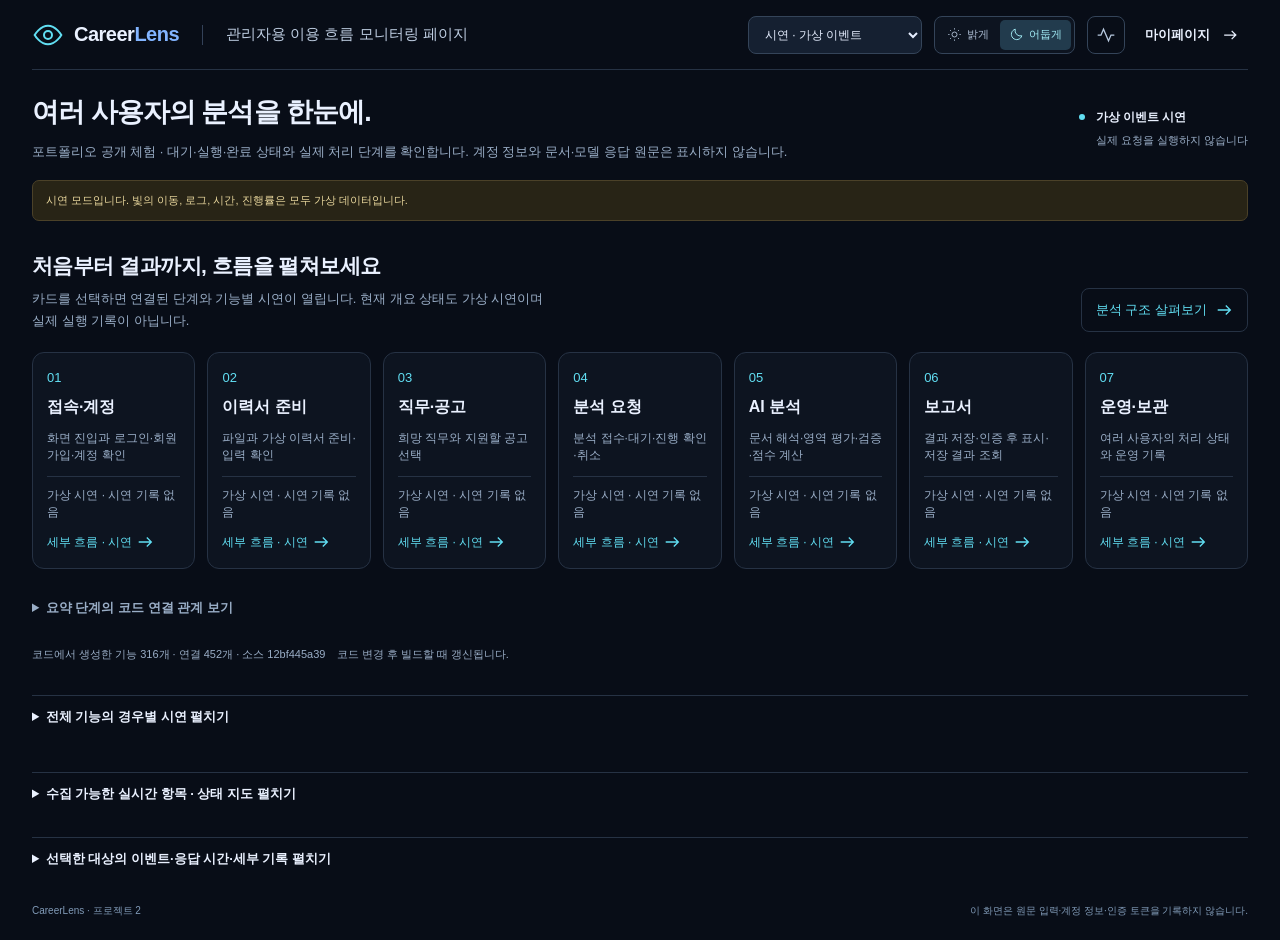
==== frontend/tests/fixtures/flow-explorer.html @ ced7c987 "feat: explore source-derived activity flows with contextual demos" ====
<!doctype html>
<html lang="ko">
<head>
  <meta charset="utf-8">
  <meta name="viewport" content="width=device-width, initial-scale=1">
  <title>이용 흐름 독립 검수 화면</title>
  <link rel="stylesheet" href="../../src/shared/styles/activity-flow.css">
</head>
<body>
  <div id="flow-review"></div>
  <script type="module">
    import { mountFlowViewer } from '../../src/features/activity-flow/viewer.js';
    // This local review entry uses fictional playback only. No server request
    // callback, user session, analysis request, or external model is supplied.
    const dispose = mountFlowViewer(document.querySelector('#flow-review'), { central: false, paired: false });
    window.addEventListener('pagehide', dispose, { once: true });
  </script>
</body>
</html>
---- frontend/src/shared/styles/activity-flow.css ----
.flow-mode { color-scheme: dark; margin: 0; background: #080d17; color: #eaf1ff; }
.flow-mode .skip-link { display: none; }
.flow-shell {
  --flow-bg: #080d17; --flow-panel: #0d1420; --flow-border: #263244; --flow-muted: #9aaec7;
  --flow-cyan: #61def2; --flow-violet: #ad9bff; --flow-lime: #c1ed82; --flow-amber: #edc574;
  min-height: 100vh; padding: 0 32px 20px; max-width: 1800px; margin: 0 auto;
  font-family: 'Pretendard', 'Noto Sans KR', 'Malgun Gothic', sans-serif; font-size: 13px;
}
.flow-shell *, .flow-shell *::before, .flow-shell *::after { box-sizing: border-box; }
.flow-shell ::selection { background: #315774; color: #fff; }
.flow-shell ::-webkit-scrollbar { width: 6px; height: 6px; }
.flow-shell ::-webkit-scrollbar-thumb { background: #3c526b; border-radius: 5px; }
.flow-shell :focus-visible { outline: 2px solid var(--flow-cyan); outline-offset: 4px; }
.flow-shell button, .flow-shell select { font: inherit; }
.flow-shell button { cursor: pointer; }
.flow-shell button:disabled { cursor: default; opacity: .5; }
.flow-shell a { color: inherit; text-decoration: none; }
.flow-shell p, .flow-shell h1, .flow-shell h2, .flow-shell h3 { margin: 0; }
.flow-header { min-height: 70px; display: flex; flex-wrap: wrap; gap: 16px 23px; align-items: center; padding-block: 14px; border-bottom: 1px solid var(--flow-border); }
.flow-brand { display: inline-flex; align-items: center; gap: 10px; font-size: 20px; font-weight: 700; letter-spacing: -.025em; }
.flow-brand > svg { width: 32px; height: 32px; color: var(--flow-cyan); }
.flow-brand > span > span { color: #82b4ff; }
.flow-header-divider { width: 1px; height: 20px; background: #334158; }
.flow-header h1 { font-size: 15px; font-weight: 500; color: #bfcee2; max-width: 100%; overflow-wrap: anywhere; }
.flow-toolbar { margin-left: auto; display: flex; flex-wrap: wrap; align-items: center; gap: 12px; }
.flow-theme-switch { display: flex; flex-shrink: 0; gap: 2px; padding: 3px; border: 1px solid #344459; border-radius: 8px; background: #0d1420; }
.flow-theme-switch button { display: inline-flex; align-items: center; justify-content: center; gap: 5px; min-height: 30px; padding: 6px 9px; border: 0; border-radius: 5px; background: transparent; color: #aebfd5; font-size: 11px; white-space: nowrap; }
.flow-theme-switch button:hover { color: #eaf1ff; background: #192c3f; }
.flow-theme-switch button[aria-pressed=true] { background: #223b4d; color: #a3edf7; }
.flow-theme-switch svg { width: 15px; height: 15px; }
.flow-select-label { font-size: 0; }
.flow-select-label select { color: #e6eeff; background: #152031; border: 1px solid #344459; border-radius: 8px; padding: 10px 30px 10px 12px; font-size: 12px; }
.flow-icon-button { display: grid; place-items: center; width: 38px; height: 38px; background: transparent; border: 1px solid #344459; border-radius: 8px; color: #b7c9df; }
.flow-icon-button[aria-pressed=true] { color: var(--flow-cyan); background: #183548; }
.flow-icon-button svg, .flow-app-link svg { width: 20px; height: 20px; }
.flow-app-link { display: flex; gap: 10px; align-items: center; font-weight: 600; padding: 8px; }
.flow-app-link:hover { color: var(--flow-cyan); }
.flow-intro { display: flex; align-items: center; justify-content: space-between; gap: 25px; padding: 23px 0 17px; }
.flow-intro h2 { font-size: clamp(21px, 2.1vw, 31px); font-weight: 600; letter-spacing: -.035em; line-height: 1.45; }
.flow-intro p { color: var(--flow-muted); margin-top: 9px; line-height: 1.7; }
.flow-connection { display: grid; grid-template-columns: 8px auto; gap: 7px 9px; flex-shrink: 0; font-size: 12px; }
.flow-connection > span:last-child { grid-column: 2; color: var(--flow-muted); font-size: 11px; }
.flow-status-dot { width: 6px; height: 6px; background: #6a7b91; border-radius: 50%; align-self: center; }
.flow-status-dot[data-connected=true] { background: var(--flow-cyan); }
.flow-mode-banner { padding: 10px 13px; background: #131e2b; color: #bccddd; border: 1px solid #2c4056; border-radius: 7px; font-size: 11px; line-height: 1.7; }
.flow-mode-banner[data-mode=demo] { background: #282416; color: #e9d79d; border-color: #4b4128; }
.flow-live-guide { display: grid; grid-template-columns: 1fr 1fr; gap: 12px 24px; padding: 18px 0 0; }
.flow-live-guide[hidden] { display: none; }
.flow-global-panel { margin-top: 18px; padding: 16px; border: 1px solid var(--flow-border); border-radius: 10px; background: var(--flow-panel); }
.flow-global-panel[hidden] { display: none; }
.flow-global-panel > header { display: flex; align-items: start; justify-content: space-between; gap: 16px; }
.flow-global-panel h2 { font-size: 15px; }
.flow-global-panel header p, [data-flow-global-health] { margin-top: 6px; color: var(--flow-muted); font-size: 11px; line-height: 1.7; }
.flow-global-panel .flow-panel-note { margin: 10px 0; }
.flow-global-feed { max-height: 220px; overflow: auto; overscroll-behavior: contain; }
.flow-global-row { display: grid; grid-template-columns: 70px 110px minmax(100px, 1fr) minmax(90px, 1fr) 90px; width: 100%; min-width: 550px; padding: 9px 5px; gap: 12px; border: 0; border-bottom: 1px solid var(--flow-border); background: transparent; color: inherit; text-align: left; font-size: 11px !important; }
.flow-global-row:hover { background: color-mix(in srgb, var(--flow-cyan) 8%, transparent); }
.flow-global-row time, .flow-global-row > span:last-child { color: var(--flow-muted); }
.flow-source-pages { display: flex; flex-wrap: wrap; align-items: center; gap: 10px; margin-top: 12px; color: var(--flow-muted); font-size: 11px; }
.flow-source-pages button { padding: 7px 10px; border: 1px solid var(--flow-border); border-radius: 6px; color: inherit; background: transparent; }
.flow-live-guide strong { font-size: 12px; font-weight: 600; }
.flow-live-guide p { color: var(--flow-muted); font-size: 11px; line-height: 1.7; margin-top: 5px; }
.flow-live-guide .flow-live-guide-note { grid-column: 1 / -1; margin: 0; }
.flow-detail-members { list-style: none; margin: 10px 0 0; padding: 0; }
.flow-detail-members li { display: grid; gap: 4px; padding: 8px 0; border-bottom: 1px solid var(--flow-border); }
.flow-detail-members strong { font-size: 11px; font-weight: 500; }
.flow-detail-members span { color: var(--flow-muted); font-size: 10px; }
.flow-detail-panel h4 { margin: 16px 0 8px; font-size: 12px; font-weight: 600; }
.flow-detail-timing { margin-top: 16px; border-top: 1px solid var(--flow-border); }
.flow-detail-timing > strong { font-size: 18px; font-variant-numeric: tabular-nums; }
.flow-detail-timing p { color: var(--flow-muted); font-size: 11px; line-height: 1.7; margin-top: 8px; }
.flow-simulator { padding: 22px 0 0; }
.flow-simulator[hidden] { display: none; }
.flow-simulator-heading { display: flex; align-items: center; justify-content: space-between; gap: 16px; }
.flow-simulator-heading h2 { font-size: 16px; font-weight: 600; }
.flow-simulator-heading p { color: var(--flow-muted); margin-top: 6px; font-size: 11px; line-height: 1.7; }
.flow-demo-all { display: inline-flex; align-items: center; gap: 6px; flex-shrink: 0; padding: 10px 12px; border: 1px solid #344459; border-radius: 7px; background: transparent; color: #d5e5fa; font-size: 11px !important; }
.flow-demo-all svg { width: 14px; height: 14px; }
.flow-demo-all:hover, .flow-demo-all[aria-pressed=true] { border-color: var(--flow-cyan); color: var(--flow-cyan); }
.flow-case-tools { display: flex; gap: 18px; align-items: center; margin-top: 16px; }
.flow-case-groups { display: flex; gap: 5px; flex-wrap: wrap; }
.flow-case-groups button { display: inline-flex; align-items: center; gap: 7px; min-height: 36px; color: #afc5dd; background: transparent; border: 1px solid transparent; border-radius: 6px; padding: 7px 10px; font-size: 12px; }
.flow-case-groups button > span { font-size: 10px; color: #9eb5d0; font-variant-numeric: tabular-nums; }
.flow-case-groups button:hover { background: #192c3f; }
.flow-case-groups button[aria-pressed=true] { background: #193544; border-color: #447788; color: #a3edf7; }
.flow-shell input.flow-case-search { margin-left: auto; width: 240px; min-width: 180px; flex-shrink: 0; padding: 10px 12px; border: 1px solid #34485f; border-radius: 7px; background: #101c2d; color: #e0edfc; font: inherit; font-size: 12px; caret-color: var(--flow-cyan); }
.flow-shell input.flow-case-search::placeholder { color: #9db2cb; opacity: 1; }
.flow-case-results { display: flex; justify-content: space-between; gap: 12px; margin: 14px 0 9px; font-size: 11px; line-height: 1.5; color: #a3b9d1; }
.flow-case-results > span:first-child { color: #d3e4f8; }
.flow-action-list { display: grid; grid-template-columns: repeat(3, minmax(0, 1fr)); max-height: 218px; overflow-y: auto; overscroll-behavior-y: contain; gap: 7px; padding: 4px; margin: -4px; scrollbar-width: thin; scrollbar-color: #3c526b transparent; }
.flow-action { display: flex; align-items: center; gap: 10px; min-height: 66px; padding: 12px; text-align: left; border: 1px solid #344459; border-radius: 8px; background: #131f30; color: #e0edfc; transition: background .18s ease, border-color .18s ease; }
.flow-action > span:first-child { min-width: 0; }
.flow-action strong { display: block; font-size: 12px; line-height: 1.5; font-weight: 600; }
.flow-action small { display: block; font-size: 10px; line-height: 1.6; color: #a0b5ce; margin-top: 3px; }
.flow-outcome { margin-left: auto; flex-shrink: 0; font-size: 10px; color: #c4ddad; }
.flow-outcome[data-outcome=failure] { color: #ffb0bd; }
.flow-outcome[data-outcome=blocked], .flow-outcome[data-outcome=cancelled], .flow-outcome[data-outcome=partial], .flow-outcome[data-outcome=empty], .flow-outcome[data-outcome=waiting] { color: #edd199; }
.flow-action:hover { background: #1b3044; border-color: #7194b1; }
.flow-action[aria-pressed=true] { background: #173444; border-color: var(--flow-cyan); }
.flow-action[aria-pressed=true] strong, .flow-action[aria-pressed=true] > svg { color: #9beaf6; }
.flow-case-brief { padding-top: 15px; margin-top: 15px; border-top: 1px solid #28384b; }
.flow-case-brief h3 { font-size: 13px; color: #dbeaff; }
.flow-case-brief p { font-size: 11px; color: #aabfd7; line-height: 1.7; margin-top: 5px; }
.flow-case-brief [data-flow-case-route] { color: #92d5dd; font-size: 10px; }
.flow-case-empty { color: #aabfd7; grid-column: 1 / -1; padding: 18px 4px; line-height: 1.7; }
.flow-demo-status { display: flex; gap: 12px; align-items: baseline; min-height: 44px; padding-top: 13px; font-size: 11px; line-height: 1.7; }
.flow-demo-status strong { flex-shrink: 0; color: #bfcee2; font-weight: 600; }
.flow-demo-status strong[data-state=running] { color: var(--flow-cyan); }
.flow-demo-status strong[data-state=complete] { color: var(--flow-lime); }
.flow-demo-status strong[data-state=failed] { color: #ffb0bd; }
.flow-demo-status strong[data-state=blocked] { color: #edd199; }
.flow-demo-status > span { color: #aac0d8; }
.flow-simulator:not([hidden]) + .flow-map-region { margin-top: 6px; }
.flow-map-region { margin-top: 19px; border: 1px solid var(--flow-border); border-radius: 12px; overflow: hidden; background: #0a101b; }
.flow-map-toolbar { display: flex; align-items: center; min-height: 49px; padding: 10px 18px; gap: 15px; border-bottom: 1px solid #202c3d; }
.flow-legend { display: flex; align-items: center; gap: 17px; color: #b4c5da; font-size: 11px; }
.flow-legend > span { display: flex; align-items: center; gap: 6px; white-space: nowrap; }
.flow-legend i { width: 5px; height: 5px; border-radius: 50%; background: #596a82; }
.flow-legend .is-running { background: var(--flow-cyan); }
.flow-legend .is-complete { background: var(--flow-lime); }
.flow-legend .is-failed { background: #ff899a; }
.flow-demo-controls { display: flex; align-items: center; margin-left: auto; gap: 12px; }
.flow-demo-controls[hidden] { display: none; }
.flow-demo-controls button { display: inline-flex; align-items: center; gap: 5px; color: #c4d4e8; background: transparent; border: none; padding: 4px; font-size: 11px; }
.flow-demo-controls button:hover { color: #fff; }
.flow-demo-controls svg { width: 13px; height: 13px; }
.flow-map-hint { margin-left: auto; color: var(--flow-muted); font-size: 10px; white-space: nowrap; }
.flow-map-scroll { overflow-x: auto; overscroll-behavior-x: contain; }
.flow-board { position: relative; min-width: 920px; padding: 24px 31px 30px; isolation: isolate; }
.flow-board > canvas { position: absolute; inset: 0; width: 100%; height: 100%; pointer-events: none; z-index: -1; }
.flow-columns { display: grid; grid-template-columns: repeat(4, minmax(0, 1fr)); gap: clamp(45px, 5vw, 92px); }
.flow-column { min-width: 0; --node-color: var(--flow-cyan); }
.flow-color-violet { --node-color: var(--flow-violet); }
.flow-color-lime { --node-color: var(--flow-lime); }
.flow-color-amber { --node-color: var(--flow-amber); }
.flow-column > header { padding: 0 2px 19px; }
.flow-column h3 { color: #d6e4f7; font-size: 14px; font-weight: 600; }
.flow-column > header p { margin-top: 5px; font-size: 10px; color: var(--flow-muted); }
.flow-node-stack { display: grid; gap: 13px; }
.flow-node[hidden], .flow-column-empty[hidden] { display: none; }
.flow-column-empty { color: #a2b7d0; padding: 18px 4px; font-size: 11px; line-height: 1.8; }
.flow-node { width: 100%; min-height: 86px; line-height: 1.2; background: #101827; border: 1px solid #29384b; border-radius: 10px; padding: 11px 12px 9px; text-align: left; color: #d9e5f7; position: relative; transition: border-color .25s ease, background .25s ease, box-shadow .4s ease; overflow: visible; }
.flow-node:hover { background: #162235; border-color: #576d87; }
.flow-node[aria-pressed=true] { outline: 1px solid var(--node-color); outline-offset: 3px; }
.flow-node-title { display: flex; align-items: center; gap: 7px; }
.flow-node-title strong { font-weight: 600; font-size: 12px; white-space: nowrap; }
.flow-node-light { width: 5px; height: 5px; border-radius: 1px; background: var(--node-color); flex-shrink: 0; }
.flow-node-code { margin-left: auto; font: 9px/1.3 'Cascadia Code', Consolas, monospace; color: #829ab7; max-width: 66px; overflow: hidden; text-overflow: ellipsis; }
.flow-node-description { display: block; margin-top: 6px; color: #9eb1ca; font-size: 10px; line-height: 1.5; }
.flow-node-bottom { display: flex; justify-content: space-between; margin-top: 7px; color: #b0c2db; font-size: 10px; font-variant-numeric: tabular-nums; }
.flow-node-track { display: block; height: 2px; margin-top: 6px; background: #263347; width: 22px; border-radius: 2px; overflow: hidden; }
.flow-node.has-progress .flow-node-track { width: 100%; }
.flow-node-track > span { display: block; height: 100%; width: 100%; background: var(--node-color); transform: scaleX(0); transform-origin: left; transition: transform .45s ease; }
.flow-node[data-activity=running], .flow-node[data-activity=pending], .flow-node[data-activity=queued] { background: #102836; border-color: #69cddd; box-shadow: 0 3px 22px #45def22b, inset 0 0 18px #3cc9d90b; }
.flow-node[data-activity=complete], .flow-node[data-activity=completed], .flow-node[data-activity=ready], .flow-node[data-activity=member] { border-color: #698b64; background: #17231e; }
.flow-node[data-activity=complete] [data-node-status], .flow-node[data-activity=completed] [data-node-status], .flow-node[data-activity=ready] [data-node-status] { color: #c5edaa; }
.flow-node[data-activity=failed] { border-color: #ee8998; background: #301d2c; }
.flow-node[data-activity=failed] [data-node-status] { color: #ffadbc; }
.flow-node[data-activity=blocked], .flow-node[data-activity=cancelled], .flow-node[data-activity=partial], .flow-node[data-activity=waiting], .flow-node[data-activity=empty], .flow-node[data-activity=expired] { border-color: #9b8050; background: #2a251c; }
.flow-node[data-activity=blocked] [data-node-status], .flow-node[data-activity=cancelled] [data-node-status], .flow-node[data-activity=partial] [data-node-status], .flow-node[data-activity=waiting] [data-node-status], .flow-node[data-activity=empty] [data-node-status], .flow-node[data-activity=expired] [data-node-status] { color: #edd199; }
.flow-node[data-activity=uncollected] { border-style: dashed; background: #0d1420; }
.flow-node:is([data-activity=idle], [data-activity=uncollected]) .flow-node-light { background: #67778b; }
.flow-node[data-activity=idle] .flow-node-track > span { background: #67778b; }
.flow-node[data-activity=idle][aria-pressed=true] { outline-color: var(--flow-muted); }
.flow-map-footer { display: flex; justify-content: space-between; gap: 12px; padding: 10px 18px; border-top: 1px solid #202c3d; font-size: 10px; color: #93aac5; font-variant-numeric: tabular-nums; }
.flow-map-footer > span:first-child { color: #c6d5e9; }
.flow-instruments { display: grid; grid-template-columns: 1.35fr 1fr 1fr; gap: 20px; margin-top: 22px; }
.flow-instruments > section { min-width: 0; background: var(--flow-panel); border: 1px solid var(--flow-border); border-radius: 10px; padding: 17px 18px; }
.flow-instruments header { display: flex; align-items: center; justify-content: space-between; gap: 8px; }
.flow-instruments h2 { font-size: 13px; font-weight: 600; }
.flow-instruments header > span { color: var(--flow-muted); font-size: 10px; }
.flow-panel-note { color: #8da6c0; font-size: 10px; margin-top: 7px !important; }
.flow-log { height: 190px; overflow-y: auto; margin-top: 13px; scrollbar-width: thin; scrollbar-color: #3c526b transparent; }
.flow-log-row { display: grid; grid-template-columns: 57px minmax(72px, 1fr) 60px 54px; align-items: center; gap: 7px; padding: 7px 0; border-bottom: 1px solid #1f2b3b; font-size: 10px; font-variant-numeric: tabular-nums; }
.flow-log-row time, .flow-log-duration { color: #93adc7; font-family: Consolas, monospace; }
.flow-log-node { color: #cbdaec; }
.flow-log-row > span:nth-child(3) { color: #add5b2; }
.flow-log-row[data-state=failed] > span:nth-child(3) { color: #ffa8b9; }
.flow-log-row[data-state=pending] > span:nth-child(3), .flow-log-row[data-state=running] > span:nth-child(3) { color: var(--flow-cyan); }
.flow-log-duration { text-align: right; }
.flow-empty-log, .flow-empty-chart { color: #a1b7cf; font-size: 11px; padding: 24px 0; line-height: 1.7; }
.flow-chart { margin-top: 16px; }
.flow-chart-value { display: flex; align-items: baseline; gap: 10px; }
.flow-chart-value strong { font-size: 22px; font-weight: 500; font-variant-numeric: tabular-nums; }
.flow-chart-value span { font-size: 10px; color: #9eb4ce; }
.flow-chart svg { width: 100%; height: 146px; overflow: visible; }
.flow-chart svg text { font: 9px Consolas, monospace; fill: #95abc5; }
.flow-chart svg circle { fill: #9de5ee; }
.flow-chart-grid { fill: none; stroke: #2a3b50; stroke-width: 1; stroke-dasharray: 3 5; }
.flow-chart-line { fill: none; stroke: #68d9e5; stroke-width: 2; stroke-linejoin: round; }
.flow-empty-chart { display: grid; gap: 10px; min-height: 166px; place-content: center; text-align: center; }
.flow-empty-chart small { color: #8ea5c0; font-size: 10px; }
.flow-detail-panel h3 { font-size: 16px; font-weight: 600; margin-top: 17px; }
.flow-detail-panel h3 + p { font-size: 10px; color: #9eb5ce; margin-top: 6px; }
.flow-detail-panel dl { margin: 15px 0 10px; display: grid; gap: 8px; }
.flow-detail-panel dl div { display: flex; align-items: center; justify-content: space-between; gap: 8px; font-size: 10px; }
.flow-detail-panel dt { color: #92abc4; }
.flow-detail-panel dd { margin: 0; color: #d2e1f2; font-variant-numeric: tabular-nums; }
.flow-detail-note { font-size: 10px; color: #96acc5; line-height: 1.7; border-top: 1px solid #28384b; padding-top: 10px; }
.flow-footer { display: flex; justify-content: space-between; gap: 20px; color: #819bb8; font-size: 10px; padding-top: 20px; line-height: 1.8; }

/* Appearance is scoped to the observer page; application colors stay independent. */
.flow-mode { --canvas: #080d17; }
.flow-mode[data-flow-theme=light] { color-scheme: light; --canvas: #f4f7fb; background: #f4f7fb; color: #192b43; }
.flow-mode[data-flow-theme=light] .flow-shell {
  --flow-bg: #f4f7fb; --flow-panel: #fff; --flow-border: #c5d2e0; --flow-muted: #526780;
  --flow-cyan: #006d85; --flow-violet: #6750ac; --flow-lime: #3a6e20; --flow-amber: #875c10;
}
.flow-mode[data-flow-theme=light] .flow-shell ::selection { background: #c7eaf2; color: #163a4e; }
.flow-mode[data-flow-theme=light] .flow-shell ::-webkit-scrollbar-thumb { background: #8aa0b7; }
.flow-mode[data-flow-theme=light] .flow-action-list,
.flow-mode[data-flow-theme=light] .flow-log { scrollbar-color: #8aa0b7 transparent; }
.flow-mode[data-flow-theme=light] .flow-brand > span > span { color: #2664b0; }
.flow-mode[data-flow-theme=light] .flow-header-divider { background: #c5d2e0; }
.flow-mode[data-flow-theme=light] :is(.flow-header h1, .flow-demo-status strong, .flow-demo-controls button) { color: #425976; }
.flow-mode[data-flow-theme=light] :is(.flow-select-label select, .flow-theme-switch, .flow-icon-button, .flow-demo-all) { background: #fff; border-color: #bdccdd; color: #314c69; }
.flow-mode[data-flow-theme=light] .flow-theme-switch button { color: #526780; }
.flow-mode[data-flow-theme=light] .flow-theme-switch button:hover { background: #edf3f9; color: #192b43; }
.flow-mode[data-flow-theme=light] .flow-theme-switch button[aria-pressed=true],
.flow-mode[data-flow-theme=light] .flow-icon-button[aria-pressed=true] { background: #dceff5; color: #005e75; }
.flow-mode[data-flow-theme=light] .flow-demo-all:hover,
.flow-mode[data-flow-theme=light] .flow-demo-all[aria-pressed=true] { border-color: var(--flow-cyan); color: var(--flow-cyan); }
.flow-mode[data-flow-theme=light] .flow-mode-banner { background: #e9f1f8; color: #3c5672; border-color: #bccfe1; }
.flow-mode[data-flow-theme=light] .flow-mode-banner[data-mode=demo] { background: #fff5dd; color: #745414; border-color: #dec895; }
.flow-mode[data-flow-theme=light] .flow-case-groups button { color: #405d7a; }
.flow-mode[data-flow-theme=light] .flow-case-groups button > span { color: #526780; }
.flow-mode[data-flow-theme=light] .flow-case-groups button:hover { background: #e5edf5; }
.flow-mode[data-flow-theme=light] .flow-case-groups button[aria-pressed=true] { background: #dceff5; border-color: #8cb6c4; color: #005e75; }
.flow-mode[data-flow-theme=light] .flow-shell input.flow-case-search { background: #fff; border-color: #bdccdd; color: #192b43; }
.flow-mode[data-flow-theme=light] .flow-shell input.flow-case-search::placeholder { color: #5b6f87; }
.flow-mode[data-flow-theme=light] :is(.flow-case-results, .flow-action small, .flow-case-brief p, .flow-case-empty, .flow-demo-status > span, .flow-column-empty) { color: #526780; }
.flow-mode[data-flow-theme=light] :is(.flow-case-results > span:first-child, .flow-case-brief h3, .flow-column h3, .flow-map-footer > span:first-child, .flow-log-node, .flow-detail-panel dd) { color: #263f5a; }
.flow-mode[data-flow-theme=light] .flow-action { background: #fff; color: #223b56; border-color: #bdccdd; }
.flow-mode[data-flow-theme=light] .flow-action:hover { background: #edf4fa; border-color: #829eb9; }
.flow-mode[data-flow-theme=light] .flow-action[aria-pressed=true] { background: #e3f2f7; border-color: var(--flow-cyan); }
.flow-mode[data-flow-theme=light] .flow-action[aria-pressed=true] strong,
.flow-mode[data-flow-theme=light] .flow-case-brief [data-flow-case-route] { color: #00677e; }
.flow-mode[data-flow-theme=light] .flow-outcome { color: #3d6b28; }
.flow-mode[data-flow-theme=light] .flow-outcome[data-outcome=failure],
.flow-mode[data-flow-theme=light] .flow-demo-status strong[data-state=failed] { color: #a72c46; }
.flow-mode[data-flow-theme=light] .flow-outcome:is([data-outcome=blocked], [data-outcome=cancelled], [data-outcome=partial], [data-outcome=empty], [data-outcome=waiting]),
.flow-mode[data-flow-theme=light] .flow-demo-status strong[data-state=blocked] { color: #80560d; }
.flow-mode[data-flow-theme=light] .flow-demo-status strong[data-state=running] { color: var(--flow-cyan); }
.flow-mode[data-flow-theme=light] .flow-demo-status strong[data-state=complete] { color: var(--flow-lime); }
.flow-mode[data-flow-theme=light] :is(.flow-case-brief, .flow-detail-note, .flow-map-toolbar, .flow-map-footer, .flow-log-row) { border-color: #ced9e6; }
.flow-mode[data-flow-theme=light] .flow-map-region { background: #f9fbfe; }
.flow-mode[data-flow-theme=light] .flow-legend { color: #4a617b; }
.flow-mode[data-flow-theme=light] .flow-legend .is-failed { background: #b33b55; }
.flow-mode[data-flow-theme=light] .flow-demo-controls button:hover { color: #00677e; }
.flow-mode[data-flow-theme=light] .flow-node { background: #fff; border-color: #bdccdd; color: #263f5a; }
.flow-mode[data-flow-theme=light] .flow-node:hover { background: #edf3f9; border-color: #7a95b0; }
.flow-mode[data-flow-theme=light] :is(.flow-node-code, .flow-node-description, .flow-node-bottom) { color: #536a83; }
.flow-mode[data-flow-theme=light] .flow-node-track { background: #d4dfe9; }
.flow-mode[data-flow-theme=light] .flow-node:is([data-activity=running], [data-activity=pending], [data-activity=queued]) { background: #e4f4f8; border-color: #278ea2; box-shadow: 0 3px 18px #087d951a; }
.flow-mode[data-flow-theme=light] .flow-node:is([data-activity=complete], [data-activity=completed], [data-activity=ready], [data-activity=member]) { background: #eff7e9; border-color: #7ea266; }
.flow-mode[data-flow-theme=light] .flow-node:is([data-activity=complete], [data-activity=completed], [data-activity=ready], [data-activity=member]) [data-node-status] { color: #345f20; }
.flow-mode[data-flow-theme=light] .flow-node[data-activity=failed] { background: #fff0f3; border-color: #c66a7c; }
.flow-mode[data-flow-theme=light] .flow-node[data-activity=failed] [data-node-status] { color: #a72c46; }
.flow-mode[data-flow-theme=light] .flow-node:is([data-activity=blocked], [data-activity=cancelled], [data-activity=partial], [data-activity=waiting], [data-activity=empty], [data-activity=expired]) { background: #fff5df; border-color: #ba9450; }
.flow-mode[data-flow-theme=light] .flow-node:is([data-activity=blocked], [data-activity=cancelled], [data-activity=partial], [data-activity=waiting], [data-activity=empty], [data-activity=expired]) [data-node-status] { color: #80560d; }
.flow-mode[data-flow-theme=light] .flow-node[data-activity=uncollected] { background: #f0f4f9; }
.flow-mode[data-flow-theme=light] :is(.flow-map-footer, .flow-panel-note, .flow-log-row time, .flow-log-duration, .flow-empty-log, .flow-empty-chart, .flow-chart-value span, .flow-empty-chart small, .flow-detail-panel h3 + p, .flow-detail-panel dt, .flow-detail-note, .flow-footer) { color: #526780; }
.flow-mode[data-flow-theme=light] .flow-log-row > span:nth-child(3) { color: #376828; }
.flow-mode[data-flow-theme=light] .flow-log-row[data-state=failed] > span:nth-child(3) { color: #a72c46; }
.flow-mode[data-flow-theme=light] .flow-log-row:is([data-state=pending], [data-state=running]) > span:nth-child(3) { color: var(--flow-cyan); }
.flow-mode[data-flow-theme=light] .flow-chart svg text { fill: #526780; }
.flow-mode[data-flow-theme=light] .flow-chart svg circle { fill: #00788e; }
.flow-mode[data-flow-theme=light] .flow-chart-grid { stroke: #c1d0df; }
.flow-mode[data-flow-theme=light] .flow-chart-line { stroke: #00788e; }

@media (min-width: 1450px) { .flow-board { padding-inline: 45px; } .flow-node { padding-inline: 16px; } }
@media (max-width: 1000px) {
  .flow-shell { padding-inline: 20px; } .flow-header { gap: 15px; } .flow-app-link { font-size: 0; gap: 0; }
  .flow-intro { align-items: flex-start; } .flow-connection { margin-top: 7px; } .flow-instruments { grid-template-columns: 1fr 1fr; }
  .flow-detail-panel { grid-column: 1 / -1; } .flow-detail-panel dl { max-width: 500px; }
  .flow-case-tools { flex-wrap: wrap; gap: 10px; } .flow-shell input.flow-case-search { margin: 0; width: 100%; }
  .flow-action-list { grid-template-columns: repeat(2, minmax(0, 1fr)); } .flow-action { gap: 7px; padding: 10px; }
}
@media (min-width: 651px) and (max-width: 900px) {
  .flow-header { flex-wrap: wrap; padding-block: 16px; gap: 14px; }
  .flow-toolbar { width: 100%; margin: 0; }
  .flow-select-label { margin-right: auto; }
}
@media (max-width: 650px) {
  .flow-shell { padding: 0 13px 16px; } .flow-header { flex-wrap: wrap; padding: 17px 0 14px; gap: 11px; }
  .flow-brand { font-size: 19px; } .flow-brand > svg { width: 27px; height: 27px; } .flow-header h1 { font-size: 13px; }
  .flow-toolbar { display: grid; grid-template-columns: minmax(0, 1fr) 35px auto; gap: 10px; width: 100%; margin: 1px 0 0; } .flow-select-label { min-width: 0; } .flow-select-label select { width: 100%; }
  .flow-theme-switch { grid-column: 1 / -1; grid-row: 1; } .flow-theme-switch button { flex: 1; min-height: 34px; }
  .flow-app-link { font-size: 11px; gap: 6px; } .flow-icon-button { width: 35px; height: 35px; }
  .flow-intro { display: block; padding: 24px 0 16px; } .flow-intro h2 { font-size: 21px; }
  .flow-intro p { font-size: 11px; line-height: 1.8; } .flow-connection { margin-top: 15px; font-size: 11px; }
  .flow-mode-banner { font-size: 10px; } .flow-map-region { margin-top: 14px; }
  .flow-live-guide { grid-template-columns: 1fr; gap: 12px; }
  .flow-simulator-heading { flex-wrap: wrap; gap: 12px; } .flow-simulator-heading h2 { font-size: 15px; }
  .flow-demo-all { padding: 8px 10px; } .flow-action-list { grid-template-columns: minmax(0, 1fr); max-height: 224px; gap: 7px; }
  .flow-case-groups { gap: 2px; } .flow-case-groups button { font-size: 11px; padding: 7px 8px; }
  .flow-case-results { align-items: flex-start; font-size: 10px; } .flow-case-results > span:last-child { max-width: 180px; text-align: right; }
  .flow-action { padding: 10px 12px; min-height: 62px; }
  .flow-demo-status { flex-direction: column; gap: 2px; padding-bottom: 10px; }
  .flow-map-toolbar { flex-wrap: wrap; padding: 11px 12px; gap: 12px; } .flow-legend { gap: 13px; font-size: 10px; }
  .flow-demo-controls { gap: 9px; } .flow-demo-controls button { font-size: 10px; }
  .flow-map-hint { width: 100%; margin: 0; } .flow-map-footer { font-size: 9px; padding: 10px 12px; flex-direction: column; gap: 5px; }
  .flow-board { min-width: 960px; padding: 22px 23px 26px; } .flow-columns { gap: 48px; }
  .flow-instruments { grid-template-columns: minmax(0, 1fr); gap: 14px; margin-top: 16px; }
  .flow-instruments > section { padding: 16px; } .flow-detail-panel { grid-column: auto; }
  .flow-log { height: 172px; } .flow-log-row { grid-template-columns: 57px minmax(68px, 1fr) 49px 54px; gap: 5px; }
  .flow-chart svg { height: 155px; } .flow-footer { flex-direction: column; gap: 5px; }
}
@media (prefers-reduced-motion: reduce) { .flow-node, .flow-node-track > span, .flow-action { transition: none; } }

/* The overview is deliberately small. Detailed code relationships and local
   examples live in the focusable explorer, while the observer keeps polling. */
.flow-overview { margin-block: 30px; }
.flow-overview > header { display: flex; align-items: end; justify-content: space-between; gap: 24px; margin-bottom: 20px; }
.flow-overview h2 { font-size: 21px; line-height: 1.4; letter-spacing: -.025em; }
.flow-overview header p { max-width: 72ch; color: var(--flow-muted); line-height: 1.7; margin-top: 8px; }
.flow-overview header > button { display: inline-flex; align-items: center; gap: 8px; flex-shrink: 0; background: transparent; border: 1px solid var(--flow-border); border-radius: 8px; color: var(--flow-cyan); padding: 11px 14px; min-height: 44px; }
.flow-overview svg, .flow-explorer svg { width: 18px; height: 18px; flex-shrink: 0; vertical-align: middle; }
.flow-overview-stages { display: grid; grid-template-columns: repeat(7, minmax(0, 1fr)); gap: 12px; }
.flow-overview-card { display: flex; flex-direction: column; gap: 12px; text-align: left; padding: 17px 14px; border: 1px solid var(--flow-border); border-radius: 12px; background: var(--flow-panel); color: inherit; min-width: 0; min-height: 210px; line-height: 1.55; transition: border-color .18s ease, background .18s ease; }
.flow-overview-card:hover { border-color: var(--flow-cyan); background: color-mix(in srgb, var(--flow-cyan) 7%, var(--flow-panel)); }
.flow-overview-card > strong { font-size: 16px; font-weight: 650; }
.flow-overview-card > span:not(.flow-overview-order) { font-size: 12px; color: var(--flow-muted); overflow-wrap: anywhere; }
.flow-overview-card .flow-overview-order { color: var(--flow-cyan); font-size: 13px; font-variant-numeric: tabular-nums; }
.flow-overview-card .flow-overview-state { margin-top: auto; padding-top: 10px; border-top: 1px solid var(--flow-border); }
.flow-overview-card .flow-overview-open { color: var(--flow-cyan) !important; display: flex; align-items: center; justify-content: space-between; gap: 4px; }
.flow-overview-card:is([data-state=running], [data-state=pending], [data-state=queued]) { border-color: var(--flow-cyan); }
.flow-overview-card[data-state=failed] .flow-overview-state { color: #ff9bae; }
.flow-overview-relations { margin-top: 16px; color: var(--flow-muted); line-height: 1.7; }
.flow-overview-relations summary, .flow-ledger > summary, .flow-instrument-details > summary, .flow-extra > summary { cursor: pointer; padding: 12px 0; min-height: 44px; font-size: 13px; font-weight: 600; }
.flow-overview-relations ul { display: flex; gap: 10px 24px; flex-wrap: wrap; padding: 0; list-style: none; }
.flow-overview-relations li { display: flex; gap: 8px; align-items: center; }
.flow-overview-relations button { background: none; color: var(--flow-cyan); border: 0; padding: 6px 0; font-size: 12px; }
.flow-source-version { color: var(--flow-muted); font-size: 11px; line-height: 1.8; margin-top: 14px !important; }
.flow-source-version > span { display: inline-block; margin-left: 8px; }
.flow-ledger, .flow-instrument-details, .flow-extra { border-top: 1px solid var(--flow-border); margin-top: 20px; }
.flow-extra { padding-top: 0; }
.flow-extra > summary { margin-bottom: 12px; }
.flow-overview + .flow-global-panel { margin-top: 0; }

.flow-explorer { --explorer-fg: #eaf1ff; color: var(--explorer-fg); width: min(1340px, calc(100vw - 48px)); max-width: none; height: min(880px, calc(100dvh - 48px)); max-height: none; padding: 0; margin: auto; border: 1px solid var(--flow-border); border-radius: 14px; background: var(--flow-panel); overflow: hidden; }
.flow-explorer::backdrop { background: rgb(3 8 16 / .76); }
.flow-explorer[open] { display: flex; flex-direction: column; }
.flow-explorer button, .flow-explorer input, .flow-explorer select { font: inherit; color: inherit; }
.flow-explorer button { cursor: pointer; }
.flow-explorer button:disabled { cursor: default; opacity: .45; }
.flow-explorer-header { display: flex; gap: 24px; justify-content: space-between; align-items: start; padding: 22px 26px; border-bottom: 1px solid var(--flow-border); flex-shrink: 0; }
.flow-explorer-header h2 { margin: 0; font-size: 23px; letter-spacing: -.025em; line-height: 1.4; }
.flow-explorer-header > div { min-width: 0; }
.flow-explorer-header h2 { overflow-wrap: anywhere; }
.flow-explorer-header p { margin: 8px 0 0; color: var(--flow-muted); font-size: 12px; line-height: 1.6; }
.flow-explorer-header > button { border: 1px solid var(--flow-border); border-radius: 8px; background: none; padding: 10px 15px; min-height: 44px; flex-shrink: 0; }
.flow-explorer-breadcrumb { display: flex; align-items: center; gap: 14px; padding: 10px 26px; border-bottom: 1px solid var(--flow-border); flex-shrink: 0; min-width: 0; }
.flow-explorer-breadcrumb > button { flex-shrink: 0; border: 1px solid var(--flow-border); border-radius: 6px; background: none; padding: 8px 10px; min-height: 38px; font-size: 12px; }
.flow-explorer-breadcrumb ol { display: flex; align-items: center; gap: 6px; list-style: none; overflow-x: auto; margin: 0; padding: 2px; white-space: nowrap; }
.flow-explorer-breadcrumb li + li::before { content: '/'; color: var(--flow-muted); margin-right: 6px; }
.flow-explorer-breadcrumb li button { border: 0; background: none; padding: 8px 4px; color: var(--flow-muted); font-size: 12px; }
.flow-explorer-breadcrumb [aria-current=step] { color: var(--flow-cyan); }
.flow-explorer-layout { display: grid; grid-template-columns: 255px minmax(0, 1fr); flex: 1; min-height: 0; }
.flow-explorer-sidebar { padding: 20px 16px; border-right: 1px solid var(--flow-border); overflow-y: auto; overscroll-behavior: contain; }
.flow-explorer-tabs { display: flex; gap: 4px; margin-bottom: 22px; }
.flow-explorer-tabs button { flex: 1; min-height: 42px; border: 1px solid var(--flow-border); background: none; border-radius: 7px; font-size: 12px; }
.flow-explorer-tabs [aria-pressed=true] { border-color: var(--flow-cyan); color: var(--flow-cyan); background: color-mix(in srgb, var(--flow-cyan) 8%, var(--flow-panel)); }
.flow-explorer-index > summary { cursor: pointer; font-weight: 600; font-size: 13px; min-height: 36px; }
.flow-explorer-index > label { display: block; margin-block: 12px 16px; color: var(--flow-muted); font-size: 12px; }
.flow-explorer-index input { display: block; width: 100%; margin-top: 8px; padding: 10px; background: var(--flow-bg); border: 1px solid var(--flow-border); border-radius: 6px; min-height: 42px; caret-color: var(--flow-cyan); }
.flow-explorer-index input::placeholder { color: var(--flow-muted); }
.flow-explorer-summary-nav { padding-bottom: 14px; border-bottom: 1px solid var(--flow-border); margin-bottom: 20px; }
.flow-explorer-index h3 { font-size: 12px; font-weight: 600; color: var(--flow-muted); margin-bottom: 10px; line-height: 1.6; }
.flow-explorer-link { display: flex; align-items: center; justify-content: space-between; gap: 8px; width: 100%; background: none; border: 0; text-align: left; padding: 10px 7px; line-height: 1.5; min-height: 42px; }
.flow-explorer-link strong { font-size: 12px; font-weight: 500; overflow-wrap: anywhere; }
.flow-explorer-link svg { width: 14px; height: 14px; color: var(--flow-muted); }
.flow-explorer-link:hover, .flow-explorer-link[aria-current=step] { color: var(--flow-cyan); background: color-mix(in srgb, var(--flow-cyan) 7%, var(--flow-panel)); border-radius: 6px; }
.flow-explorer-main { overflow-y: auto; overscroll-behavior: contain; min-height: 0; padding: 24px 28px 40px; }
.flow-explorer-group { margin-bottom: 28px; }
.flow-explorer-group > h3, .flow-explorer-group > summary { margin: 0 0 12px; padding: 8px 0; font-size: 14px; font-weight: 600; line-height: 1.6; }
.flow-explorer-group > summary { cursor: pointer; min-height: 42px; border-bottom: 1px solid var(--flow-border); }
.flow-explorer-group > h3 span, .flow-explorer-group > summary span { color: var(--flow-muted); font-size: 11px; margin-left: 8px; font-weight: 400; }
.flow-explorer-nodes { display: grid; grid-template-columns: repeat(2, minmax(0, 1fr)); gap: 10px; }
.flow-explorer-node { position: relative; display: flex; flex-direction: column; gap: 7px; text-align: left; border: 1px solid var(--flow-border); border-radius: 12px; padding: 15px 36px 15px 15px; background: var(--flow-bg); min-width: 0; min-height: 84px; }
.flow-explorer-node strong { font-size: 14px; line-height: 1.5; font-weight: 600; overflow-wrap: anywhere; }
.flow-explorer-node span { color: var(--flow-muted); font-size: 12px; line-height: 1.55; overflow-wrap: anywhere; }
.flow-explorer-node svg { position: absolute; right: 12px; top: 17px; color: var(--flow-cyan); }
.flow-explorer-node:hover { border-color: var(--flow-cyan); }
.flow-explorer-empty { color: var(--flow-muted); font-size: 12px; line-height: 1.8; }
.flow-explorer-focus { padding-block: 18px; margin-block: 22px 28px; border-block: 1px solid var(--flow-border); }
.flow-explorer-focus h3 { font-size: 22px; margin: 0; color: var(--flow-cyan); line-height: 1.4; }
.flow-explorer-focus p { margin-top: 10px; line-height: 1.8; color: var(--flow-muted); }
.flow-explorer-focus button { display: inline-flex; gap: 10px; align-items: center; margin-top: 14px; border: 0; background: none; color: var(--flow-cyan); padding: 8px 0; min-height: 40px; }
.flow-explorer-edge-list { list-style: none; margin: 12px 0; padding: 0; }
.flow-explorer-edge-list li { display: grid; grid-template-columns: 1fr 105px 1fr; gap: 6px; align-items: center; border-bottom: 1px solid var(--flow-border); }
.flow-explorer-edge-list li > span { display: flex; gap: 4px; align-items: center; color: var(--flow-muted); font-size: 11px; }
.flow-explorer-sources { padding-left: 20px; font-size: 12px; line-height: 1.8; color: var(--flow-muted); }
.flow-explorer-sources code { font-size: 11px; overflow-wrap: anywhere; color: var(--explorer-fg); }
.flow-explorer-sources span { display: block; }
.flow-explorer-group > ul:not(.flow-explorer-edge-list) { color: var(--flow-muted); font-size: 12px; line-height: 1.8; }
.flow-explorer-group > p { color: var(--flow-muted); line-height: 1.8; font-size: 12px; }
.flow-explorer-inherited { border-top: 1px solid var(--flow-border); padding-top: 22px; margin-bottom: 28px; }
.flow-explorer-inherited > h3 { font-size: 15px; margin-bottom: 10px; }
.flow-explorer-inherited > p { margin-bottom: 16px; }
.flow-explorer-demo h3 { font-size: 21px; line-height: 1.4; margin: 0 0 10px; }
.flow-explorer-demo > p { color: var(--flow-muted); line-height: 1.8; font-size: 13px; }
.flow-explorer-scenario { display: flex; align-items: center; gap: 12px; margin-block: 22px 16px; font-size: 13px; }
.flow-explorer-scenario select { border: 1px solid var(--flow-border); border-radius: 7px; background: var(--flow-bg); padding: 10px; min-height: 44px; }
.flow-explorer-demo-controls { display: flex; flex-wrap: wrap; gap: 10px; margin-bottom: 26px; }
.flow-explorer-demo-controls button { padding: 10px 15px; min-height: 44px; border: 1px solid var(--flow-border); border-radius: 7px; background: none; }
.flow-explorer-demo-controls button:first-child { color: var(--flow-bg); background: var(--flow-cyan); border-color: var(--flow-cyan); font-weight: 650; }
.flow-explorer-demo-steps { list-style: none; padding: 0; margin: 0; }
.flow-explorer-demo-steps li { padding: 18px 0; border-top: 1px solid var(--flow-border); display: grid; gap: 10px; grid-template-columns: 1fr auto; }
.flow-explorer-demo-steps strong { font-size: 15px; }
.flow-explorer-demo-steps p { grid-column: 1 / -1; color: var(--flow-muted); line-height: 1.8; font-size: 13px; }
.flow-explorer-demo-steps span { grid-column: 2; grid-row: 1; color: var(--flow-muted); font-size: 12px; }
.flow-explorer-demo-steps li[data-state=running] strong, .flow-explorer-demo-steps li[data-state=complete] span { color: var(--flow-cyan); }
.flow-explorer-demo-status { padding: 14px 0; min-height: 55px; }
.flow-explorer-demo-output { border-top: 1px solid var(--flow-border); padding-top: 20px; }
.flow-explorer-demo-output[hidden] { display: none; }
.flow-explorer-demo-output h4 { margin: 0 0 16px; font-size: 18px; }
.flow-explorer-demo-output dl { margin: 0; }
.flow-explorer-demo-output dl div { display: grid; grid-template-columns: minmax(100px, 1fr) 1.4fr; gap: 16px; border-bottom: 1px solid var(--flow-border); padding: 13px 0; line-height: 1.7; }
.flow-explorer-demo-output dt { color: var(--flow-muted); }
.flow-explorer-demo-output dd { margin: 0; }
.flow-explorer-demo-output > p { color: var(--flow-muted); margin-top: 12px; line-height: 1.8; font-size: 12px; }
.flow-mode[data-flow-theme=light] .flow-explorer { --explorer-fg: #192b43; }
.flow-mode[data-flow-theme=light] .flow-overview-card[data-state=failed] .flow-overview-state { color: #a72c46; }
@media (max-width: 1200px) { .flow-overview-stages { grid-template-columns: repeat(4, minmax(0, 1fr)); } .flow-overview-card { min-height: 185px; } }
@media (max-width: 850px) {
  .flow-overview > header { align-items: start; flex-direction: column; gap: 14px; }
  .flow-explorer { width: calc(100vw - 20px); height: calc(100dvh - 20px); }
  .flow-explorer-layout { grid-template-columns: 205px minmax(0, 1fr); }
  .flow-explorer-header { padding: 18px; gap: 12px; } .flow-explorer-header h2 { font-size: 20px; }
  .flow-explorer-main { padding: 18px; } .flow-explorer-nodes { grid-template-columns: 1fr; }
}
@media (max-width: 600px) {
  .flow-overview { margin-block: 24px; } .flow-overview h2 { font-size: 20px; }
  .flow-overview-stages { grid-template-columns: repeat(2, minmax(0, 1fr)); gap: 10px; }
  .flow-overview-card { min-height: 195px; padding: 14px 12px; gap: 9px; }
  .flow-overview-card > strong { font-size: 15px; }
  .flow-explorer { width: 100vw; height: 100dvh; border-radius: 0; border: 0; }
  .flow-explorer-header h2 { font-size: 18px; } .flow-explorer-header p { font-size: 11px; }
  .flow-explorer-header > button { padding-inline: 11px; }
  .flow-explorer-breadcrumb { padding: 8px 14px; gap: 10px; }
  .flow-explorer-layout { display: flex; flex-direction: column; overflow-y: auto; }
  .flow-explorer-sidebar { padding: 12px 14px; border-right: 0; border-bottom: 1px solid var(--flow-border); flex-shrink: 0; max-height: 32dvh; }
  .flow-explorer-tabs { margin-bottom: 10px; } .flow-explorer-index > summary { min-height: 32px; }
  .flow-explorer-summary-nav { display: grid; grid-template-columns: 1fr 1fr; }
  .flow-explorer-main { overflow: visible; min-height: auto; padding: 18px 14px 32px; }
  .flow-explorer-group { margin-bottom: 22px; }
  .flow-explorer-edge-list li { grid-template-columns: 1fr; padding-block: 8px; gap: 0; }
  .flow-explorer-edge-list li > span { padding-left: 8px; }
  .flow-explorer-demo-output dl div { grid-template-columns: 1fr; gap: 5px; }
}
@media (prefers-reduced-motion: reduce) { .flow-overview-card { transition: none; } }
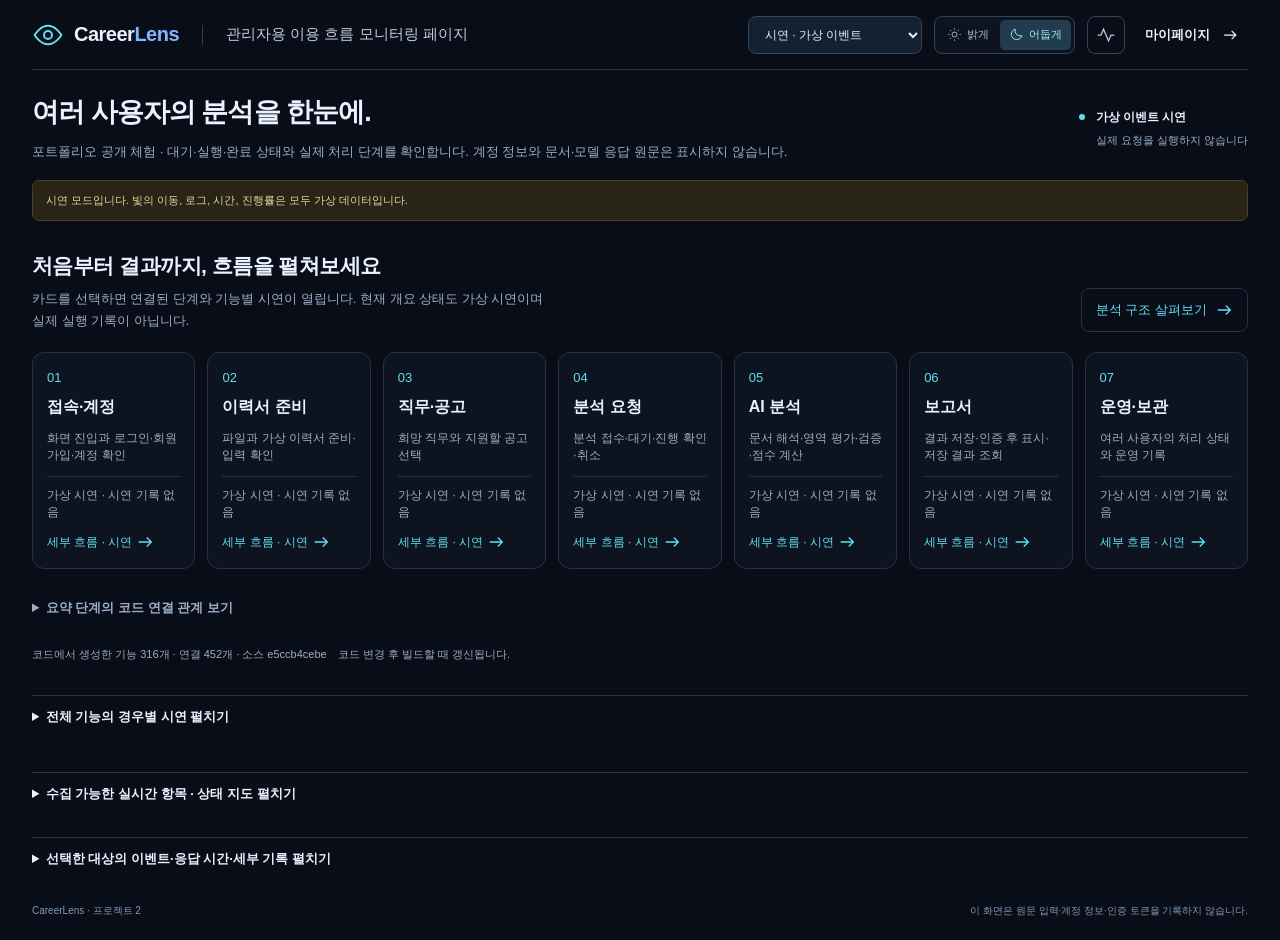
==== commit c8c28098: "fix: keep flow dialog inside available scrollbar viewport" ====
--- a/frontend/tests/fixtures/flow-explorer.html
+++ b/frontend/tests/fixtures/flow-explorer.html
@@ -5,11 +5,18 @@
   <meta name="viewport" content="width=device-width, initial-scale=1">
   <title>이용 흐름 독립 검수 화면</title>
   <link rel="stylesheet" href="../../src/shared/styles/activity-flow.css">
+  <style>
+    /* Optional review case: reserve a Windows-style non-overlay gutter. */
+    html.flow-review-classic-scrollbar { overflow-y: scroll; scrollbar-gutter: stable; }
+    html.flow-review-classic-scrollbar::-webkit-scrollbar { width: 23px; }
+    html.flow-review-classic-scrollbar::-webkit-scrollbar-thumb { background: #7d8da5; }
+  </style>
 </head>
 <body>
   <div id="flow-review"></div>
   <script type="module">
     import { mountFlowViewer } from '../../src/features/activity-flow/viewer.js';
+    if (new URLSearchParams(location.search).has('classicScrollbar')) document.documentElement.classList.add('flow-review-classic-scrollbar');
     // This local review entry uses fictional playback only. No server request
     // callback, user session, analysis request, or external model is supplied.
     const dispose = mountFlowViewer(document.querySelector('#flow-review'), { central: false, paired: false });
--- a/frontend/src/shared/styles/activity-flow.css
+++ b/frontend/src/shared/styles/activity-flow.css
@@ -338,7 +338,9 @@
 .flow-extra > summary { margin-bottom: 12px; }
 .flow-overview + .flow-global-panel { margin-top: 0; }
 
-.flow-explorer { --explorer-fg: #eaf1ff; color: var(--explorer-fg); width: min(1340px, calc(100vw - 48px)); max-width: none; height: min(880px, calc(100dvh - 48px)); max-height: none; padding: 0; margin: auto; border: 1px solid var(--flow-border); border-radius: 14px; background: var(--flow-panel); overflow: hidden; }
+/* Percent width uses the available layout viewport, excluding a classic root
+   scrollbar. vw would include that gutter and clip the right edge on Windows. */
+.flow-explorer { --explorer-fg: #eaf1ff; color: var(--explorer-fg); position: fixed; inset: 0; box-sizing: border-box; width: min(1340px, calc(100% - 48px)); max-width: 100%; height: min(880px, calc(100dvh - 48px)); max-height: none; padding: 0; margin: auto; border: 1px solid var(--flow-border); border-radius: 14px; background: var(--flow-panel); overflow: hidden; }
 .flow-explorer::backdrop { background: rgb(3 8 16 / .76); }
 .flow-explorer[open] { display: flex; flex-direction: column; }
 .flow-explorer button, .flow-explorer input, .flow-explorer select { font: inherit; color: inherit; }
@@ -425,7 +427,7 @@
 @media (max-width: 1200px) { .flow-overview-stages { grid-template-columns: repeat(4, minmax(0, 1fr)); } .flow-overview-card { min-height: 185px; } }
 @media (max-width: 850px) {
   .flow-overview > header { align-items: start; flex-direction: column; gap: 14px; }
-  .flow-explorer { width: calc(100vw - 20px); height: calc(100dvh - 20px); }
+  .flow-explorer { width: calc(100% - 20px); height: calc(100dvh - 20px); }
   .flow-explorer-layout { grid-template-columns: 205px minmax(0, 1fr); }
   .flow-explorer-header { padding: 18px; gap: 12px; } .flow-explorer-header h2 { font-size: 20px; }
   .flow-explorer-main { padding: 18px; } .flow-explorer-nodes { grid-template-columns: 1fr; }
@@ -435,7 +437,7 @@
   .flow-overview-stages { grid-template-columns: repeat(2, minmax(0, 1fr)); gap: 10px; }
   .flow-overview-card { min-height: 195px; padding: 14px 12px; gap: 9px; }
   .flow-overview-card > strong { font-size: 15px; }
-  .flow-explorer { width: 100vw; height: 100dvh; border-radius: 0; border: 0; }
+  .flow-explorer { width: 100%; height: 100dvh; margin: 0; border-radius: 0; border: 0; }
   .flow-explorer-header h2 { font-size: 18px; } .flow-explorer-header p { font-size: 11px; }
   .flow-explorer-header > button { padding-inline: 11px; }
   .flow-explorer-breadcrumb { padding: 8px 14px; gap: 10px; }
